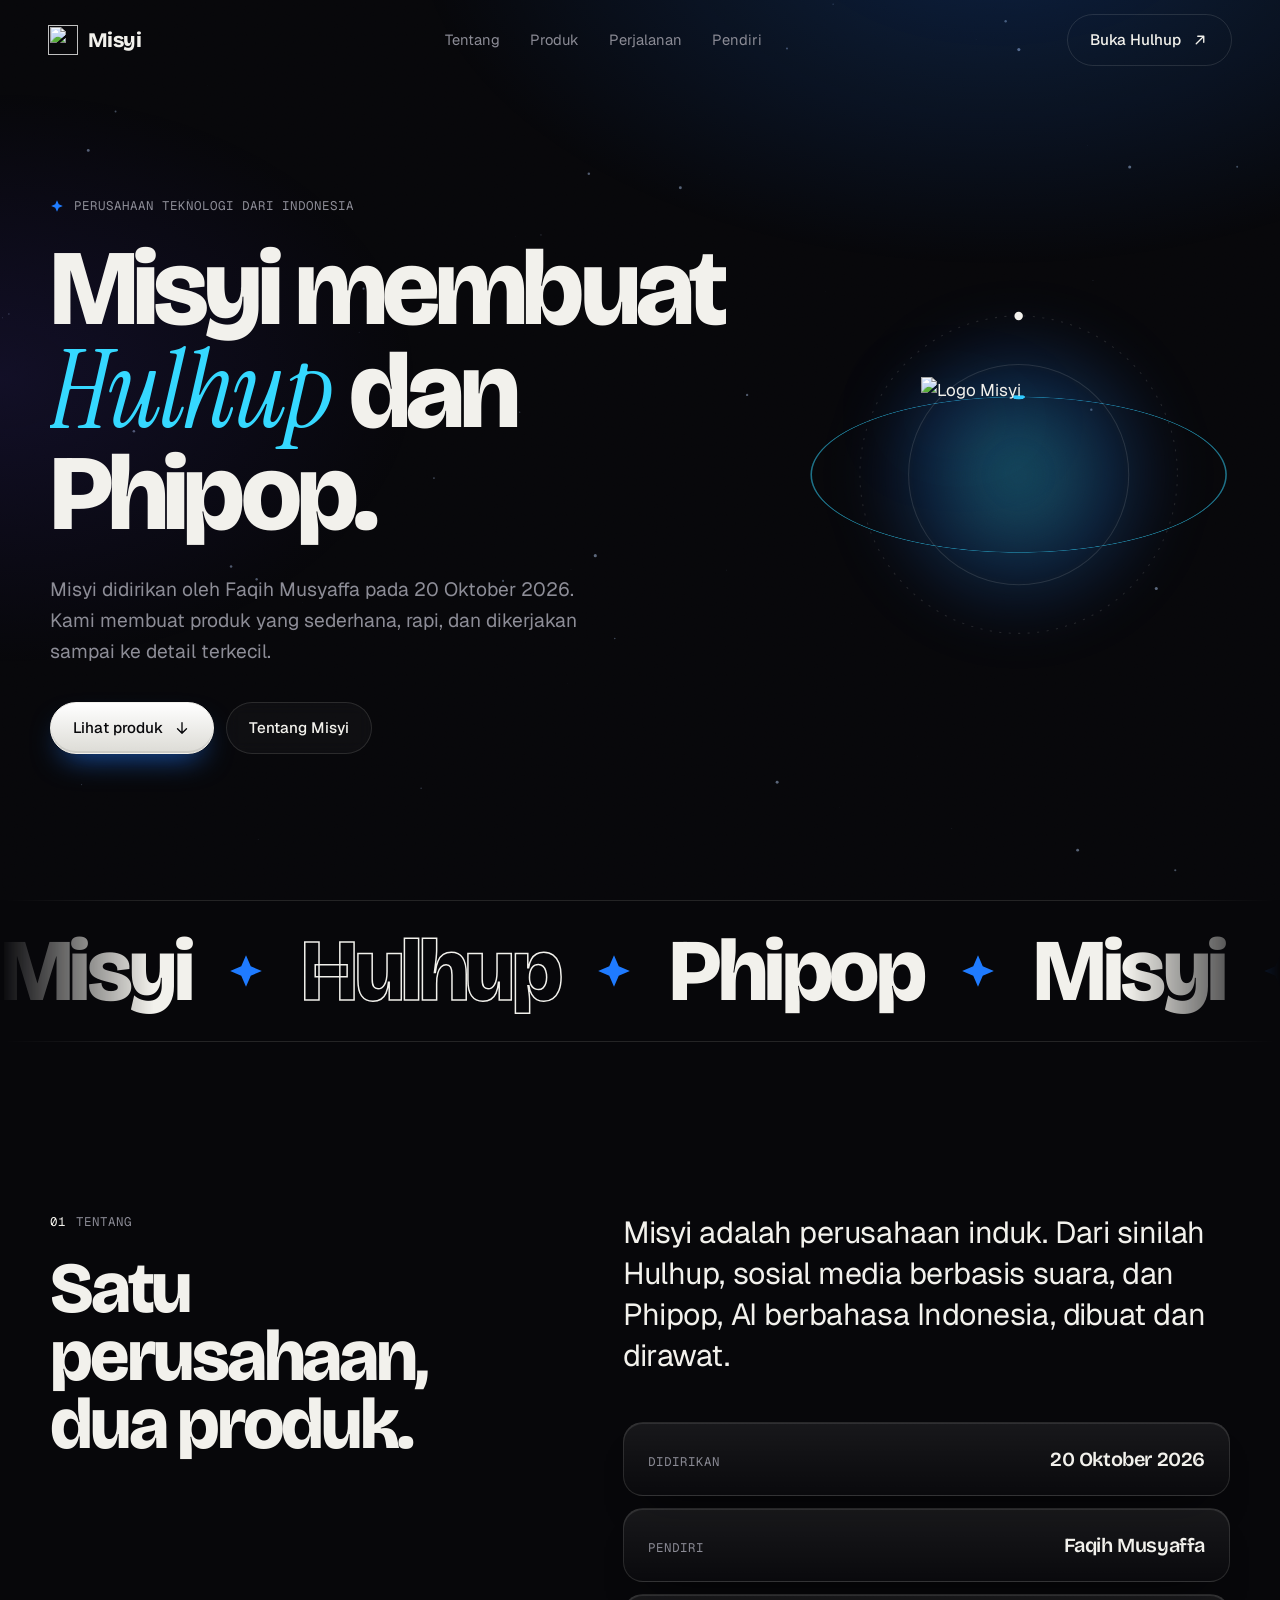
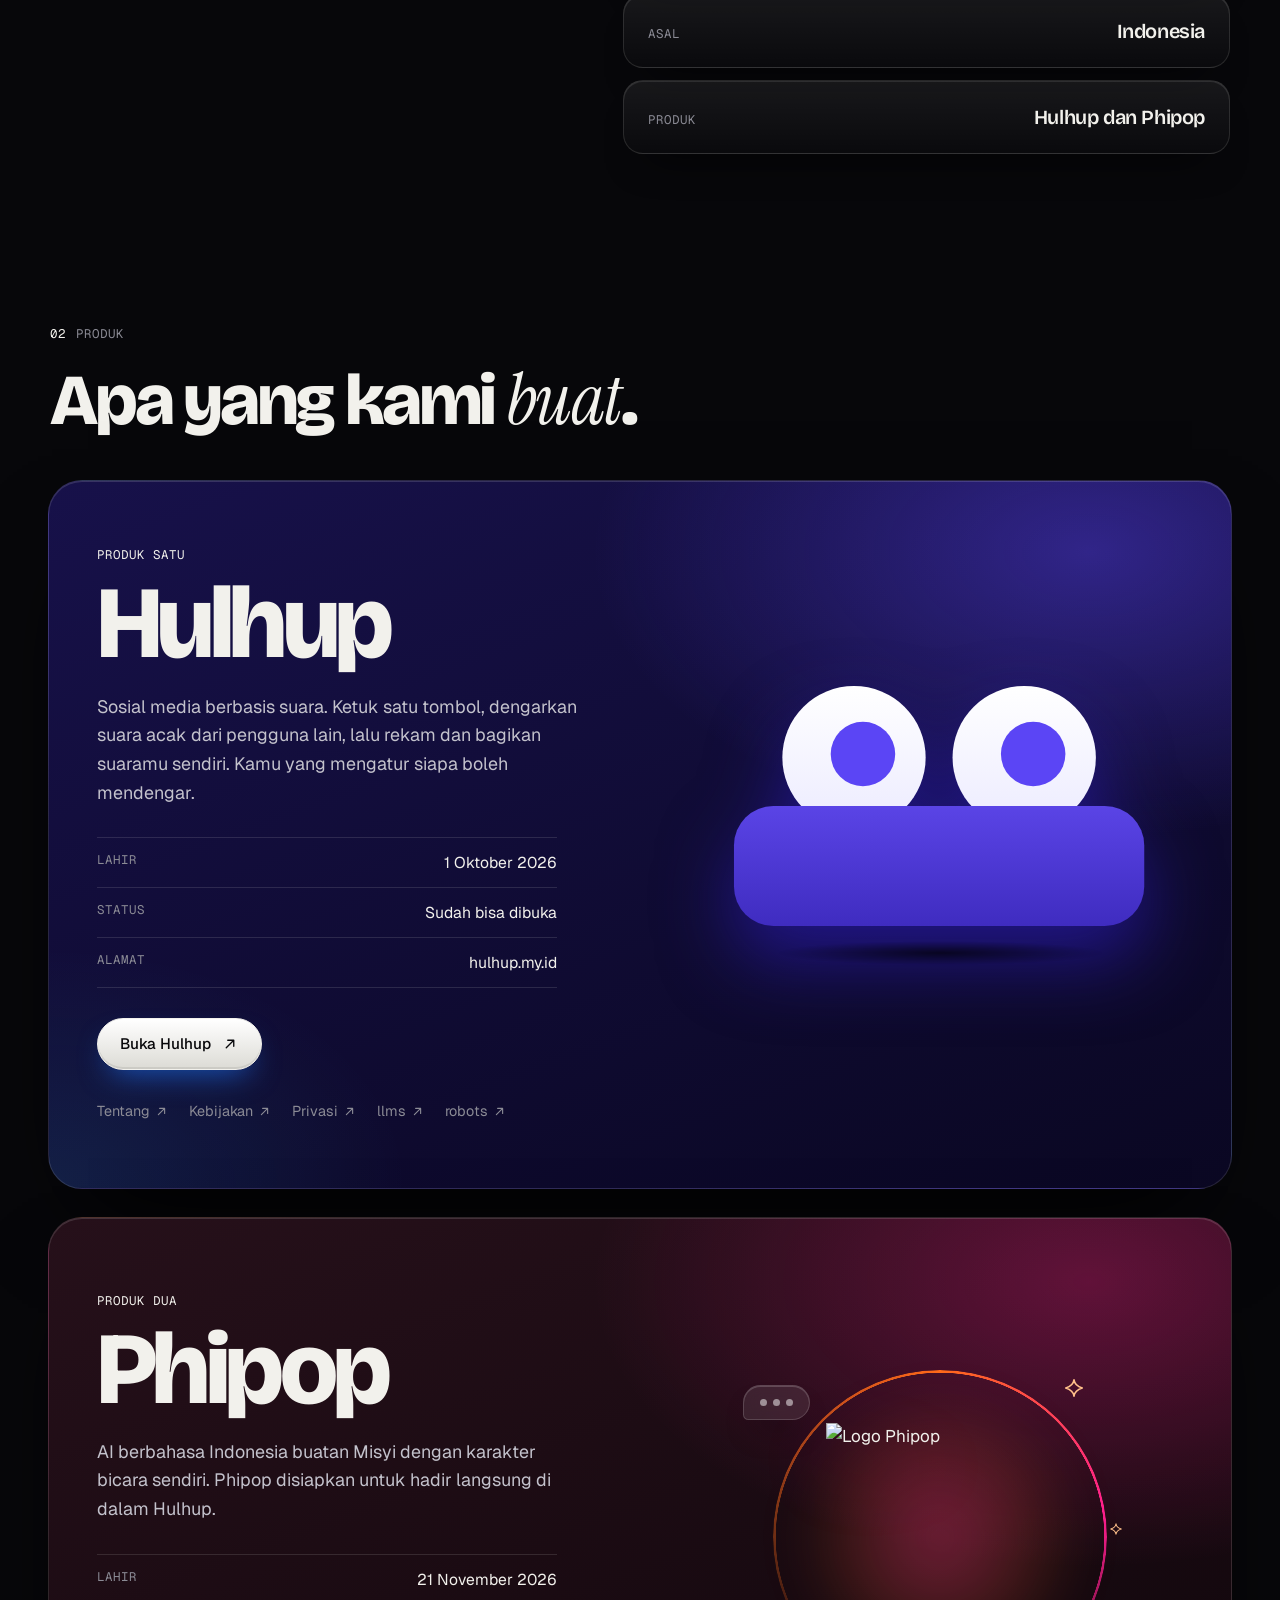
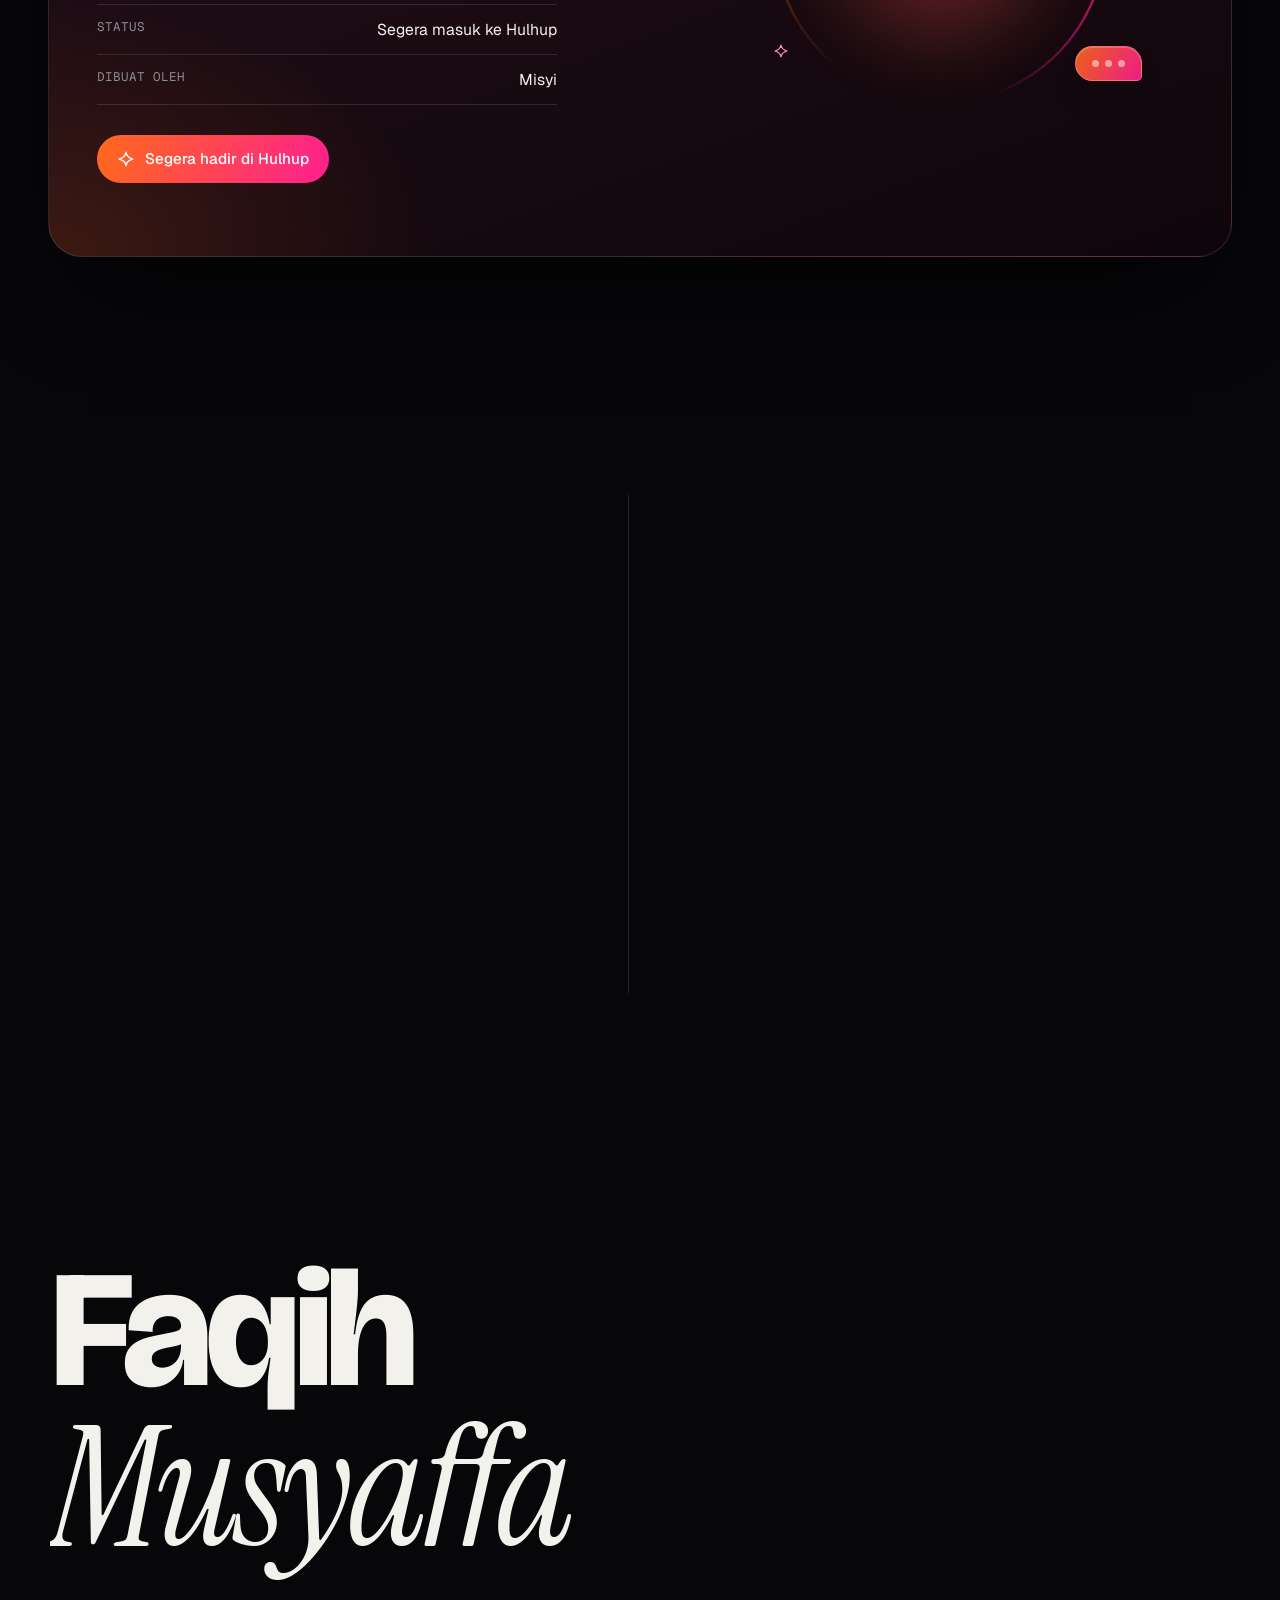
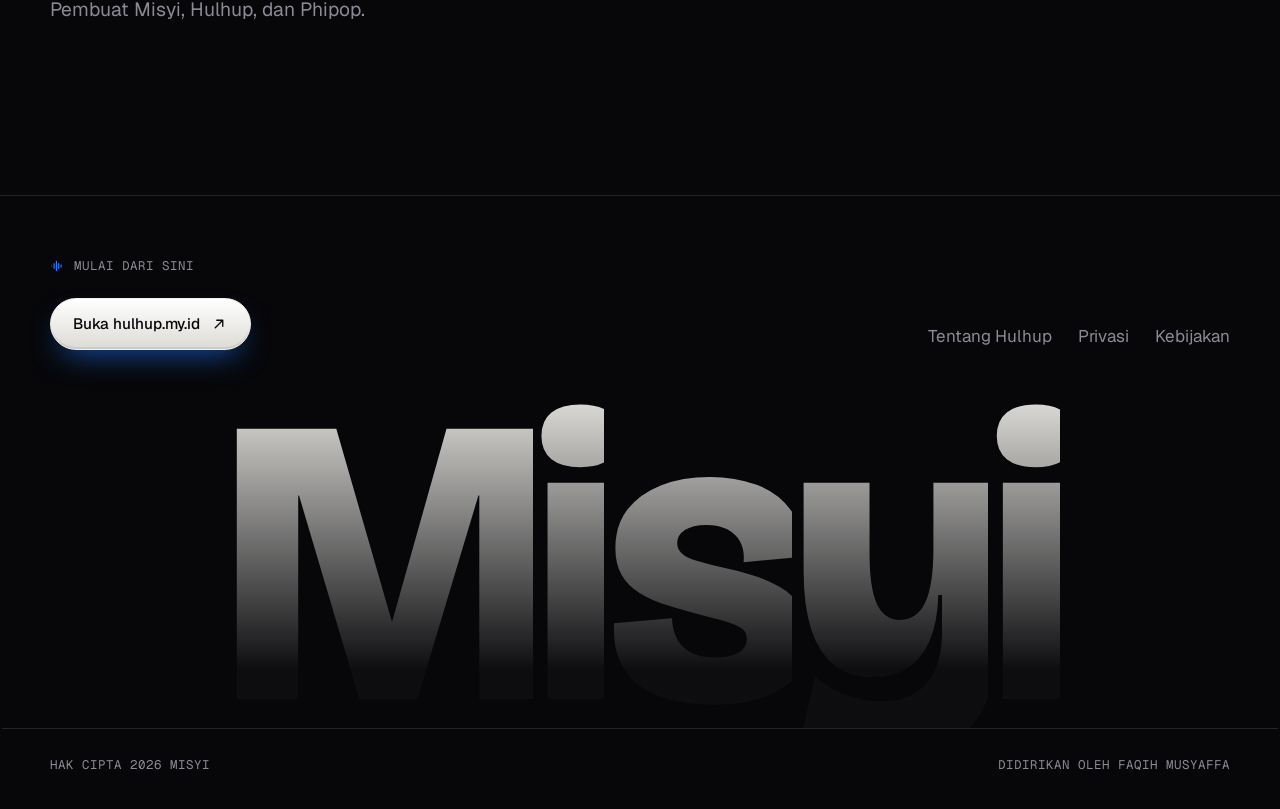
==== index.html @ ecc50ef0 "Add files via upload" ====
<!DOCTYPE html>
<html lang="id">
<head>
<meta charset="utf-8">
<meta name="viewport" content="width=device-width, initial-scale=1, viewport-fit=cover">
<title>Misyi, perusahaan di balik Hulhup dan Phipop</title>
<meta name="description" content="Misyi adalah perusahaan teknologi dari Indonesia yang didirikan Faqih Musyaffa. Produk kami: Hulhup dan Phipop.">
<meta name="theme-color" content="#07070a">
<link rel="icon" type="image/png" href="assets/misyi.png">
<link rel="preconnect" href="https://fonts.googleapis.com">
<link rel="preconnect" href="https://fonts.gstatic.com" crossorigin>
<link href="https://fonts.googleapis.com/css2?family=Bricolage+Grotesque:opsz,wght@12..96,400;12..96,600;12..96,800&family=Instrument+Serif:ital@1&family=Geist:wght@400;500;600&family=Geist+Mono:wght@400;500&display=swap" rel="stylesheet">
<link rel="stylesheet" href="style.css">
</head>
<body class="loading">

<svg width="0" height="0" style="position:absolute" aria-hidden="true">
  <symbol id="i-arrow" viewBox="0 0 24 24"><path d="M7 17L17 7M9 7h8v8" fill="none" stroke="currentColor" stroke-width="1.8" stroke-linecap="round" stroke-linejoin="round"/></symbol>
  <symbol id="i-diamond" viewBox="0 0 24 24"><path d="M12 2l3 7 7 3-7 3-3 7-3-7-7-3 7-3z" fill="currentColor"/></symbol>
  <symbol id="i-down" viewBox="0 0 24 24"><path d="M12 5v14M6 13l6 6 6-6" fill="none" stroke="currentColor" stroke-width="1.8" stroke-linecap="round" stroke-linejoin="round"/></symbol>
  <symbol id="i-wave" viewBox="0 0 24 24"><path d="M3 12v0M7 8v8M11 4v16M15 8v8M19 10v4" fill="none" stroke="currentColor" stroke-width="2" stroke-linecap="round"/></symbol>
  <symbol id="i-spark" viewBox="0 0 24 24"><path d="M12 3c.6 4.6 3.4 7.4 9 9-5.6 1.6-8.4 4.4-9 9-.6-4.6-3.4-7.4-9-9 5.6-1.6 8.4-4.4 9-9z" fill="none" stroke="currentColor" stroke-width="1.8" stroke-linejoin="round"/></symbol>
</svg>

<div id="loader"><img src="assets/misyi.png" alt="" width="84" height="84"><i></i></div>
<canvas id="dust"></canvas>
<div class="light"></div>
<div class="bar" id="bar"></div>
<div class="cur" id="cur"></div>

<header class="nav" id="nav">
  <a href="#top" class="brand" aria-label="Misyi"><img src="assets/misyi.png" alt="" width="30" height="30"><span>Misyi</span></a>
  <nav aria-label="Utama">
    <a href="#tentang">Tentang</a>
    <a href="#produk">Produk</a>
    <a href="#perjalanan">Perjalanan</a>
    <a href="#pendiri">Pendiri</a>
  </nav>
  <a href="https://hulhup.my.id" target="_blank" rel="noopener" class="btn mag"><span>Buka Hulhup</span><svg><use href="#i-arrow"/></svg></a>
</header>

<main id="top">

  <!-- HERO -->
  <section class="hero wrap">
    <div class="hero-copy">
      <p class="mono kicker rv"><svg><use href="#i-diamond"/></svg> Perusahaan teknologi dari Indonesia</p>
      <h1 class="display">
        <span class="ln"><span>Misyi membuat</span></span>
        <span class="ln"><span><i class="serif">Hulhup</i> dan Phipop.</span></span>
      </h1>
      <p class="lead rv d2">Misyi didirikan oleh Faqih Musyaffa pada 20 Oktober 2026. Kami membuat produk yang sederhana, rapi, dan dikerjakan sampai ke detail terkecil.</p>
      <div class="row rv d3">
        <a href="#produk" class="btn btn-solid mag"><span>Lihat produk</span><svg><use href="#i-down"/></svg></a>
        <a href="#tentang" class="btn btn-line mag"><span>Tentang Misyi</span></a>
      </div>
    </div>

    <div class="hero-mark rv d2">
      <div class="par" data-p="-0.10">
        <div class="mk-in" id="mark">
          <div class="halo"></div>
          <svg class="orbit tilted" viewBox="0 0 400 400" aria-hidden="true">
            <ellipse cx="200" cy="200" rx="196" ry="196" class="o1"/>
            <g class="spin"><circle cx="200" cy="4" r="6"/></g>
          </svg>
          <svg class="orbit" viewBox="0 0 400 400" aria-hidden="true">
            <circle cx="200" cy="200" r="150" class="o2"/>
            <circle cx="200" cy="200" r="104" class="o3"/>
            <g class="spin rev"><circle cx="200" cy="50" r="4"/></g>
          </svg>
          <img src="assets/misyi.png" alt="Logo Misyi" width="512" height="512">
        </div>
      </div>
    </div>
  </section>

  <!-- MARQUEE -->
  <div class="marquee" aria-hidden="true">
    <div class="track">
      <span>Misyi</span><svg><use href="#i-diamond"/></svg><span class="out">Hulhup</span><svg><use href="#i-diamond"/></svg><span>Phipop</span><svg><use href="#i-diamond"/></svg>
      <span>Misyi</span><svg><use href="#i-diamond"/></svg><span class="out">Hulhup</span><svg><use href="#i-diamond"/></svg><span>Phipop</span><svg><use href="#i-diamond"/></svg>
      <span>Misyi</span><svg><use href="#i-diamond"/></svg><span class="out">Hulhup</span><svg><use href="#i-diamond"/></svg><span>Phipop</span><svg><use href="#i-diamond"/></svg>
      <span>Misyi</span><svg><use href="#i-diamond"/></svg><span class="out">Hulhup</span><svg><use href="#i-diamond"/></svg><span>Phipop</span><svg><use href="#i-diamond"/></svg>
    </div>
  </div>

  <!-- TENTANG -->
  <section id="tentang" class="sec wrap two">
    <div class="side">
      <p class="mono kicker rv"><span>01</span> Tentang</p>
      <h2 class="display h2">
        <span class="ln"><span>Satu perusahaan,</span></span>
        <span class="ln"><span>dua produk.</span></span>
      </h2>
    </div>
    <div class="main">
      <p class="big rv">Misyi adalah perusahaan induk. Dari sinilah Hulhup, sosial media berbasis suara, dan Phipop, AI berbahasa Indonesia, dibuat dan dirawat.</p>
      <dl class="facts">
        <div class="rv"><dt class="mono">Didirikan</dt><dd>20 Oktober 2026</dd></div>
        <div class="rv"><dt class="mono">Pendiri</dt><dd>Faqih Musyaffa</dd></div>
        <div class="rv"><dt class="mono">Asal</dt><dd>Indonesia</dd></div>
        <div class="rv"><dt class="mono">Produk</dt><dd>Hulhup dan Phipop</dd></div>
      </dl>
    </div>
  </section>

  <!-- PRODUK -->
  <section id="produk" class="sec">
    <div class="wrap head">
      <p class="mono kicker rv"><span>02</span> Produk</p>
      <h2 class="display h2">
        <span class="ln"><span>Apa yang kami <i class="serif">buat</i>.</span></span>
      </h2>
    </div>

    <div class="stack">
      <article class="panel hul" id="hul">
        <div class="spot"></div>
        <div class="wrap panel-in">
          <div class="p-copy">
            <p class="mono num">Produk satu</p>
            <h3 class="display">Hulhup</h3>
            <p class="p-lead">Sosial media berbasis suara. Ketuk satu tombol, dengarkan suara acak dari pengguna lain, lalu rekam dan bagikan suaramu sendiri. Kamu yang mengatur siapa boleh mendengar.</p>
            <dl class="meta">
              <div><dt class="mono">Lahir</dt><dd>1 Oktober 2026</dd></div>
              <div><dt class="mono">Status</dt><dd>Sudah bisa dibuka</dd></div>
              <div><dt class="mono">Alamat</dt><dd>hulhup.my.id</dd></div>
            </dl>
            <div class="row">
              <a href="https://hulhup.my.id" target="_blank" rel="noopener" class="btn btn-solid mag"><span>Buka Hulhup</span><svg><use href="#i-arrow"/></svg></a>
            </div>
            <ul class="pages">
              <li><a href="https://hulhup.my.id/about" target="_blank" rel="noopener">Tentang<svg><use href="#i-arrow"/></svg></a></li>
              <li><a href="https://hulhup.my.id/policy" target="_blank" rel="noopener">Kebijakan<svg><use href="#i-arrow"/></svg></a></li>
              <li><a href="https://hulhup.my.id/privacy" target="_blank" rel="noopener">Privasi<svg><use href="#i-arrow"/></svg></a></li>
              <li><a href="https://hulhup.my.id/llms" target="_blank" rel="noopener">llms<svg><use href="#i-arrow"/></svg></a></li>
              <li><a href="https://hulhup.my.id/robots" target="_blank" rel="noopener">robots<svg><use href="#i-arrow"/></svg></a></li>
            </ul>
          </div>
          <div class="p-art">
            <div class="char" id="char" title="Ketuk untuk berkedip">
              <svg viewBox="0 0 240 146" aria-label="Logo Hulhup" role="img">
                <defs>
                  <linearGradient id="gbar" x1="0" y1="0" x2="0" y2="1"><stop offset="0" stop-color="#5a44e6"/><stop offset="1" stop-color="#3f2cc0"/></linearGradient>
                  <linearGradient id="geye" x1="0" y1="0" x2="0" y2="1"><stop offset="0" stop-color="#ffffff"/><stop offset="1" stop-color="#ecebff"/></linearGradient>
                </defs>
                <g class="blink"><ellipse cx="72" cy="45" rx="40" ry="40" fill="url(#geye)"/><g class="pg"><circle cx="72" cy="43" r="18" fill="#5b45f5"/></g></g>
                <g class="blink"><ellipse cx="167" cy="45" rx="40" ry="40" fill="url(#geye)"/><g class="pg"><circle cx="167" cy="43" r="18" fill="#5b45f5"/></g></g>
                <rect x="5" y="72" width="229" height="67" rx="22" fill="url(#gbar)"/>
              </svg>
            </div>
            <div class="eq" aria-hidden="true"><i></i><i></i><i></i><i></i><i></i><i></i><i></i><i></i><i></i></div>
          </div>
        </div>
      </article>

      <article class="panel phi" id="phi">
        <div class="spot"></div>
        <div class="wrap panel-in">
          <div class="p-copy">
            <p class="mono num">Produk dua</p>
            <h3 class="display">Phipop</h3>
            <p class="p-lead">AI berbahasa Indonesia buatan Misyi dengan karakter bicara sendiri. Phipop disiapkan untuk hadir langsung di dalam Hulhup.</p>
            <dl class="meta">
              <div><dt class="mono">Lahir</dt><dd>21 November 2026</dd></div>
              <div><dt class="mono">Status</dt><dd>Segera masuk ke Hulhup</dd></div>
              <div><dt class="mono">Dibuat oleh</dt><dd>Misyi</dd></div>
            </dl>
            <div class="row">
              <span class="badge"><svg><use href="#i-spark"/></svg>Segera hadir di Hulhup</span>
            </div>
          </div>
          <div class="p-art">
            <div class="pmark" id="pmark">
              <i class="ring"></i>
              <div class="core"><img src="assets/phipop.png" alt="Logo Phipop" width="512" height="512"></div>
              <span class="bub b1"><i></i><i></i><i></i></span>
              <span class="bub b2"><i></i><i></i><i></i></span>
              <svg class="sp s1"><use href="#i-spark"/></svg>
              <svg class="sp s2"><use href="#i-spark"/></svg>
              <svg class="sp s3"><use href="#i-spark"/></svg>
            </div>
          </div>
        </div>
      </article>
    </div>
  </section>

  <!-- PERJALANAN -->
  <section id="perjalanan" class="sec wrap two">
    <div class="side">
      <p class="mono kicker rv"><span>03</span> Perjalanan</p>
      <h2 class="display h2">
        <span class="ln"><span>Tiga tanggal</span></span>
        <span class="ln"><span>di tahun 2026.</span></span>
      </h2>
    </div>
    <div class="main">
      <ol class="tl" id="tl">
        <li class="rv"><time class="mono">1 Oktober 2026</time><h3>Hulhup lahir</h3><p>Produk pertama Misyi, sosial media berbasis suara.</p></li>
        <li class="rv"><time class="mono">20 Oktober 2026</time><h3>Misyi lahir</h3><p>Perusahaan induk berdiri untuk menaungi semua produk.</p></li>
        <li class="rv"><time class="mono">21 November 2026</time><h3>Phipop lahir</h3><p>AI Phipop hadir dan disiapkan masuk ke dalam Hulhup.</p></li>
        <span class="rail"><b id="rail"></b></span>
      </ol>
    </div>
  </section>

  <!-- PENDIRI -->
  <section id="pendiri" class="sec wrap founder">
    <p class="mono kicker rv"><span>04</span> Pendiri</p>
    <h2 class="display name">
      <span class="ln"><span>Faqih</span></span>
      <span class="ln"><span><i class="serif">Musyaffa</i></span></span>
    </h2>
    <p class="lead rv">Pembuat Misyi, Hulhup, dan Phipop.</p>
  </section>

</main>

<footer class="foot">
  <div class="wrap foot-top">
    <div>
      <p class="mono kicker"><svg><use href="#i-wave"/></svg> Mulai dari sini</p>
      <a href="https://hulhup.my.id" target="_blank" rel="noopener" class="btn btn-solid mag"><span>Buka hulhup.my.id</span><svg><use href="#i-arrow"/></svg></a>
    </div>
    <ul class="flinks">
      <li><a href="https://hulhup.my.id/about" target="_blank" rel="noopener">Tentang Hulhup</a></li>
      <li><a href="https://hulhup.my.id/privacy" target="_blank" rel="noopener">Privasi</a></li>
      <li><a href="https://hulhup.my.id/policy" target="_blank" rel="noopener">Kebijakan</a></li>
    </ul>
  </div>
  <div class="giant" aria-hidden="true"><span>M</span><span>i</span><span>s</span><span>y</span><span>i</span></div>
  <div class="wrap foot-bot"><span class="mono">Hak cipta 2026 Misyi</span><span class="mono">Didirikan oleh Faqih Musyaffa</span></div>
</footer>

<script src="script.js"></script>
</body>
</html>
---- style.css ----
:root{
  --bg:#07070a; --ink:#f2f1ec; --mute:#8b8b95; --line:rgba(242,241,236,.12);
  --blue:#1f7bff; --cyan:#34d8ff; --violet:#5b45f5; --pink:#ff1f8f; --orange:#ff6a1a;
  --ease:cubic-bezier(.16,1,.3,1);
  --wrap:1180px; --pad:clamp(20px,5vw,48px);
}
*{box-sizing:border-box;margin:0;padding:0}
html{scroll-behavior:smooth;-webkit-text-size-adjust:100%}
body{
  background:var(--bg);color:var(--ink);
  font-family:'Geist',system-ui,-apple-system,'Segoe UI',sans-serif;font-size:1.0625rem;line-height:1.6;
  -webkit-font-smoothing:antialiased;overflow-x:hidden;
}
body.loading{overflow:hidden}
body::before{
  content:"";position:fixed;inset:0;z-index:90;pointer-events:none;opacity:.07;mix-blend-mode:overlay;
  background-image:url("data:image/svg+xml,%3Csvg xmlns='http://www.w3.org/2000/svg' width='160' height='160'%3E%3Cfilter id='n'%3E%3CfeTurbulence type='fractalNoise' baseFrequency='.9' numOctaves='2' stitchTiles='stitch'/%3E%3C/filter%3E%3Crect width='100%25' height='100%25' filter='url(%23n)'/%3E%3C/svg%3E");
}
img{display:block;max-width:100%;height:auto}
a{color:inherit;text-decoration:none}
svg{display:inline-block;flex:none}
::selection{background:var(--ink);color:var(--bg)}
.wrap{width:100%;max-width:calc(var(--wrap) + var(--pad)*2);margin:0 auto;padding-inline:var(--pad)}
.display{font-family:'Bricolage Grotesque','Geist',system-ui,sans-serif;font-weight:800;letter-spacing:-.045em;line-height:.95}
.serif{font-family:'Instrument Serif',Georgia,serif;font-style:italic;font-weight:400;letter-spacing:-.02em}
.mono{font-family:'Geist Mono',ui-monospace,Menlo,monospace;font-size:.78rem;letter-spacing:.08em;text-transform:uppercase;color:var(--mute);font-weight:400}

/* loader, bar, cursor */
#loader{position:fixed;inset:0;z-index:300;background:var(--bg);display:grid;place-items:center;transition:clip-path 1s var(--ease),opacity .4s .7s;clip-path:inset(0 0 0 0)}
#loader img{grid-area:1/1;animation:breathe 1.4s ease-in-out infinite}
#loader i{grid-area:1/1;width:150px;height:150px;border-radius:50%;border:1px solid var(--line);border-top-color:var(--ink);animation:spin 1.1s linear infinite}
#loader.done{clip-path:inset(0 0 100% 0);opacity:0;pointer-events:none}
@keyframes breathe{50%{transform:scale(.92);opacity:.7}}
@keyframes spin{to{transform:rotate(360deg)}}
.bar{position:fixed;top:0;left:0;height:2px;width:0;background:var(--ink);z-index:120}
.cur{position:fixed;left:0;top:0;width:12px;height:12px;margin:-6px 0 0 -6px;border-radius:50%;background:#fff;mix-blend-mode:difference;z-index:200;pointer-events:none;transition:width .35s var(--ease),height .35s var(--ease),margin .35s var(--ease),opacity .3s;opacity:0}
.cur.on{opacity:1}
.cur.big{width:52px;height:52px;margin:-26px 0 0 -26px}
@media (hover:none){.cur{display:none}}

/* nav */
.nav{
  position:fixed;top:0;left:0;right:0;z-index:100;
  display:flex;align-items:center;justify-content:space-between;gap:20px;
  padding:14px var(--pad);
  transition:background .5s,border-color .5s,backdrop-filter .5s,transform .6s var(--ease);
  border-bottom:1px solid transparent;
}
.nav.solid{background:rgba(7,7,10,.72);backdrop-filter:blur(18px);-webkit-backdrop-filter:blur(18px);border-color:var(--line)}
.nav.hide{transform:translateY(-100%)}
.brand{display:flex;align-items:center;gap:10px;font-family:'Bricolage Grotesque',sans-serif;font-weight:800;font-size:1.3rem;letter-spacing:-.03em}
.brand img{width:30px;height:30px;object-fit:contain}
.nav nav{display:flex;gap:30px}
.nav nav a{position:relative;font-size:.92rem;color:var(--mute);transition:color .3s;padding:6px 0}
.nav nav a::after{content:"";position:absolute;left:0;right:0;bottom:0;height:1px;background:var(--ink);transform:scaleX(0);transform-origin:right;transition:transform .5s var(--ease)}
.nav nav a:hover,.nav nav a.on{color:var(--ink)}
.nav nav a:hover::after,.nav nav a.on::after{transform:scaleX(1);transform-origin:left}

/* buttons */
.btn{
  position:relative;display:inline-flex;align-items:center;gap:10px;
  padding:13px 22px;border-radius:999px;font-weight:500;font-size:.95rem;
  border:1px solid var(--line);overflow:hidden;isolation:isolate;
  transition:transform .4s var(--ease),color .4s,border-color .4s;will-change:transform;
}
.btn svg{width:18px;height:18px;transition:transform .5s var(--ease)}
.btn::before{content:"";position:absolute;inset:0;z-index:-1;background:var(--ink);transform:translateY(101%);transition:transform .55s var(--ease)}
.btn:hover{color:var(--bg);border-color:var(--ink)}
.btn:hover::before{transform:none}
.btn:hover svg{transform:translate(2px,-2px)}
.btn-solid{background:var(--ink);color:var(--bg);border-color:var(--ink)}
.btn-solid::before{background:var(--blue)}
.btn-solid:hover{color:#fff;border-color:var(--blue)}
.btn-line{background:transparent}
.row{display:flex;flex-wrap:wrap;gap:12px;align-items:center}

/* reveal */
.rv{opacity:0;transform:translateY(28px);transition:opacity 1s var(--ease),transform 1s var(--ease)}
.rv.in{opacity:1;transform:none}
.d2{transition-delay:.15s}.d3{transition-delay:.3s}
.ln{display:block;overflow:hidden;padding-bottom:.12em;margin-bottom:-.12em}
.ln>span{display:inline-block;transform:translateY(112%) rotate(3deg);transform-origin:left bottom;transition:transform 1.2s var(--ease)}
.ln:nth-child(2)>span{transition-delay:.1s}
.ln:nth-child(3)>span{transition-delay:.2s}
.in .ln>span,.ln.in>span{transform:none}

.kicker{display:flex;align-items:center;gap:10px;margin-bottom:22px}
.kicker svg{width:14px;height:14px;color:var(--blue)}
.kicker span{color:var(--ink)}

/* hero */
.hero{min-height:100svh;display:grid;grid-template-columns:1.25fr .75fr;align-items:center;gap:clamp(20px,4vw,60px);padding-top:120px;padding-bottom:70px}
.hero h1{font-size:clamp(3rem,8.4vw,7.4rem);margin-bottom:30px}
.hero h1 .serif{color:var(--cyan)}
.lead{max-width:540px;color:var(--mute);font-size:clamp(1.02rem,1.6vw,1.2rem);margin-bottom:34px}
.hero-mark{position:relative;aspect-ratio:1;width:min(100%,430px);justify-self:center;display:grid;place-items:center;transition:transform .25s ease-out}
.hero-mark img{position:relative;width:46%;animation:float 7s ease-in-out infinite}
@keyframes float{50%{transform:translateY(-12px)}}
.orbit{position:absolute;inset:0;width:100%;height:100%;fill:none}
.orbit circle{stroke:var(--line);stroke-width:1}
.orbit .o2{stroke-dasharray:2 7}
.orbit .spin{transform-origin:200px 200px;animation:spin 14s linear infinite}
.orbit .spin circle{fill:var(--cyan);stroke:none}
.orbit .spin.rev{animation-duration:22s;animation-direction:reverse}
.orbit .spin.rev circle{fill:var(--ink)}

/* marquee */
.marquee{border-block:1px solid var(--line);overflow:hidden;padding:26px 0;user-select:none}
.track{display:flex;align-items:center;gap:36px;width:max-content;animation:slide 38s linear infinite}
.marquee:hover .track{animation-play-state:paused}
.track span{font-family:'Bricolage Grotesque',sans-serif;font-weight:800;font-size:clamp(2.6rem,7vw,5.5rem);letter-spacing:-.04em;line-height:1}
.track .out{color:transparent;-webkit-text-stroke:1.5px var(--ink)}
.track svg{width:clamp(22px,3vw,38px);height:clamp(22px,3vw,38px);color:var(--blue)}
@keyframes slide{to{transform:translateX(-25%)}}

/* sections */
.sec{padding-top:clamp(90px,14vw,170px)}
.h2{font-size:clamp(2.3rem,5.6vw,4.6rem)}
.two{display:grid;grid-template-columns:.9fr 1.1fr;gap:clamp(30px,6vw,90px);align-items:start}
.side{position:sticky;top:110px}
.big{font-size:clamp(1.3rem,2.5vw,1.9rem);line-height:1.35;letter-spacing:-.015em;margin-bottom:46px}
.facts{border-top:1px solid var(--line)}
.facts div{display:flex;justify-content:space-between;align-items:baseline;gap:20px;padding:20px 0;border-bottom:1px solid var(--line);transition:padding .5s var(--ease)}
.facts div:hover{padding-left:12px}
.facts dd{font-family:'Bricolage Grotesque',sans-serif;font-weight:600;font-size:1.25rem;letter-spacing:-.02em;text-align:right}

/* products */
.head{margin-bottom:46px}
.stack{padding:0 var(--pad);max-width:calc(var(--wrap) + var(--pad)*2 + 120px);margin:0 auto}
.panel{
  position:sticky;top:84px;min-height:min(78vh,640px);margin-bottom:28px;
  border-radius:34px;border:1px solid var(--line);overflow:hidden;
  display:flex;align-items:center;transform-origin:center top;
  transition:filter .4s;
}
.panel+.panel{top:104px}
.panel-in{display:grid;grid-template-columns:1.05fr .95fr;gap:clamp(24px,5vw,70px);align-items:center;padding-block:clamp(34px,5vw,64px)}
.hul{background:#0e0b2b}
.phi{background:#150b11}
.panel h3{font-size:clamp(3.2rem,8vw,6.6rem);margin:10px 0 20px}
.p-lead{font-size:1.12rem;color:#c3c2cc;max-width:480px;margin-bottom:30px}
.num{color:var(--ink)}
.meta{display:grid;gap:0;margin-bottom:30px;max-width:460px;border-top:1px solid var(--line)}
.meta div{display:flex;justify-content:space-between;gap:20px;padding:12px 0;border-bottom:1px solid var(--line)}
.meta dd{font-size:.98rem;text-align:right}
.pages{list-style:none;display:flex;flex-wrap:wrap;gap:8px 20px;margin-top:26px}
.pages a{display:inline-flex;align-items:center;gap:4px;color:var(--mute);font-size:.9rem;transition:color .3s}
.pages a svg{width:15px;height:15px;transition:transform .4s var(--ease)}
.pages a:hover{color:var(--ink)}
.pages a:hover svg{transform:translate(2px,-2px)}
.badge{display:inline-flex;align-items:center;gap:10px;padding:12px 20px;border-radius:999px;font-weight:500;font-size:.95rem;color:#fff;background:linear-gradient(110deg,var(--orange),var(--pink))}
.badge svg{width:18px;height:18px}
.p-art{position:relative;display:grid;place-items:center}



.panel:hover 
.eq{display:flex;align-items:flex-end;gap:6px;height:44px;margin-top:44px}
.eq i{width:5px;border-radius:3px;background:#8b7cff;height:30%;animation:eq 1.2s ease-in-out infinite}
.eq i:nth-child(2n){animation-duration:.9s}.eq i:nth-child(3n){animation-duration:1.5s}
.eq i:nth-child(1){animation-delay:-.1s}.eq i:nth-child(2){animation-delay:-.4s}.eq i:nth-child(3){animation-delay:-.7s}
.eq i:nth-child(4){animation-delay:-.2s}.eq i:nth-child(5){animation-delay:-.9s}.eq i:nth-child(6){animation-delay:-.5s}
.eq i:nth-child(7){animation-delay:-.3s}.eq i:nth-child(8){animation-delay:-.8s}.eq i:nth-child(9){animation-delay:-.6s}
@keyframes eq{50%{height:100%}}





/* timeline */
.tl{list-style:none;position:relative;padding-left:44px;display:grid;gap:14px}
.tl li{padding:26px 0 30px;border-bottom:1px solid var(--line);position:relative}
.tl li::before{content:"";position:absolute;left:-39px;top:36px;width:11px;height:11px;border-radius:50%;background:var(--bg);border:1.5px solid var(--mute);transition:border-color .5s,background .5s}
.tl li.in::before{border-color:var(--cyan);background:var(--cyan)}
.tl h3{font-family:'Bricolage Grotesque',sans-serif;font-weight:800;font-size:clamp(1.8rem,3.4vw,2.6rem);letter-spacing:-.035em;line-height:1.05;margin:8px 0 6px}
.tl p{color:var(--mute);max-width:420px}
.rail{position:absolute;left:5px;top:40px;bottom:46px;width:1px;background:var(--line)}
.rail b{display:block;width:100%;height:0;background:var(--cyan)}

/* founder */
.founder{text-align:left}
.name{font-size:clamp(3.4rem,13vw,11rem);margin-bottom:26px}
.name .serif{color:var(--ink)}

/* footer */
.foot{margin-top:clamp(90px,14vw,170px);border-top:1px solid var(--line);padding-top:60px;overflow:hidden}
.foot-top{display:flex;justify-content:space-between;align-items:flex-end;gap:30px;flex-wrap:wrap}
.flinks{list-style:none;display:flex;gap:26px;flex-wrap:wrap}
.flinks a{color:var(--mute);transition:color .3s}
.flinks a:hover{color:var(--ink)}
.giant{display:flex;justify-content:center;font-family:'Bricolage Grotesque',sans-serif;font-weight:800;font-size:clamp(7rem,32vw,28rem);letter-spacing:-.06em;line-height:.8;margin-top:50px;color:transparent;-webkit-text-stroke:1.5px rgba(242,241,236,.28);user-select:none}
.giant span{display:inline-block;transform:translateY(40%);opacity:0;transition:transform 1.2s var(--ease),opacity 1.2s var(--ease),color .5s}
.giant.in span{transform:none;opacity:1}
.giant span:nth-child(2){transition-delay:.08s}.giant span:nth-child(3){transition-delay:.16s}.giant span:nth-child(4){transition-delay:.24s}.giant span:nth-child(5){transition-delay:.32s}
.giant span:hover{color:var(--ink)}
.foot-bot{display:flex;justify-content:space-between;gap:20px;flex-wrap:wrap;padding-block:26px 34px;border-top:1px solid var(--line)}

/* responsive */
@media (max-width:900px){
  .nav nav{display:none}
  .hero{grid-template-columns:1fr;padding-top:110px;min-height:auto;gap:40px}
  .hero-mark{width:min(78%,320px);order:-1;justify-self:start}
  .two{grid-template-columns:1fr}
  .side{position:static}
  .panel{position:relative;top:auto!important;min-height:0}
  .panel-in{grid-template-columns:1fr}
  .p-art{order:-1;justify-self:start}
  
  
  .eq{display:none}
}
@media (max-width:480px){
  .nav .btn{padding:10px 16px;font-size:.88rem}
  .facts dd{font-size:1.05rem}
  .stack{padding:0 14px}
  .panel{border-radius:26px}
}
@media (prefers-reduced-motion:reduce){
  *,*::before,*::after{animation-duration:.01ms!important;animation-iteration-count:1!important;transition-duration:.01ms!important}
  .rv,.ln>span,.giant span{opacity:1;transform:none}
}

/* ===== depth layer ===== */
.light{position:fixed;inset:0;z-index:-1;pointer-events:none;background:radial-gradient(900px 520px at 78% -8%,rgba(31,123,255,.22),transparent 65%),radial-gradient(700px 480px at 0% 42%,rgba(91,69,245,.12),transparent 60%)}
#dust{position:fixed;inset:0;width:100%;height:100%;z-index:-1;pointer-events:none}

.hero-mark{perspective:900px}
.par{width:100%;height:100%;display:grid;place-items:center;will-change:transform}
.mk-in{position:relative;width:100%;height:100%;display:grid;place-items:center;transition:transform .25s ease-out;transform-style:preserve-3d}
.halo{position:absolute;inset:14%;border-radius:50%;background:radial-gradient(circle,rgba(52,216,255,.38),rgba(31,123,255,.2) 45%,transparent 70%);filter:blur(30px);animation:halo 6s ease-in-out infinite}
@keyframes halo{50%{transform:scale(1.2);opacity:.7}}
.hero-mark img{filter:drop-shadow(0 30px 40px rgba(31,123,255,.5))}
.orbit.tilted{transform:rotateX(68deg)}
.orbit.tilted .o1{stroke:rgba(52,216,255,.5);stroke-width:1.5}

.btn-solid{background:linear-gradient(180deg,#fff,#dcdbd5);box-shadow:0 14px 30px -12px rgba(31,123,255,.7),inset 0 -2px 0 rgba(0,0,0,.08)}
.btn-line{backdrop-filter:blur(8px);background:rgba(255,255,255,.03)}
.marquee{-webkit-mask:linear-gradient(90deg,transparent,#000 12%,#000 88%,transparent);mask:linear-gradient(90deg,transparent,#000 12%,#000 88%,transparent)}

.facts{border:0;display:grid;gap:12px}
.facts div{border:1px solid var(--line);border-radius:20px;padding:20px 24px;background:linear-gradient(180deg,rgba(255,255,255,.07),rgba(255,255,255,.015));box-shadow:inset 0 1px 0 rgba(255,255,255,.1),0 24px 40px -26px #000;transition:transform .5s var(--ease),border-color .4s}
.facts div:hover{padding-left:24px;transform:translateY(-3px);border-color:rgba(52,216,255,.4)}
.tl{gap:16px}
.tl li{padding:24px 26px 28px;border:1px solid var(--line);border-radius:22px;background:linear-gradient(180deg,rgba(255,255,255,.06),rgba(255,255,255,.012));box-shadow:inset 0 1px 0 rgba(255,255,255,.09),0 24px 40px -26px #000;transition:transform .5s var(--ease),border-color .4s,opacity 1s var(--ease)}
.tl li:hover{transform:translateX(6px);border-color:rgba(52,216,255,.4)}

.panel{box-shadow:0 50px 100px -40px #000,inset 0 1px 0 rgba(255,255,255,.14)}
.hul{background:radial-gradient(800px 460px at 88% 10%,rgba(91,69,245,.42),transparent 62%),radial-gradient(600px 400px at 0% 100%,rgba(52,216,255,.10),transparent 60%),linear-gradient(160deg,#17114a,#0a0722)}
.phi{background:radial-gradient(800px 460px at 88% 10%,rgba(255,31,143,.30),transparent 62%),radial-gradient(640px 420px at 0% 100%,rgba(255,106,26,.16),transparent 60%),linear-gradient(160deg,#26101a,#0f060b)}
.spot{position:absolute;inset:0;pointer-events:none;opacity:0;transition:opacity .4s;background:radial-gradient(520px circle at var(--sx,50%) var(--sy,50%),rgba(255,255,255,.09),transparent 45%)}
.panel:hover .spot{opacity:1}
.panel-in{position:relative}

/* hulhup character */
.char{position:relative;width:min(100%,430px);transition:transform .25s ease-out;transform-style:preserve-3d;cursor:pointer;-webkit-tap-highlight-color:transparent}
.char svg{width:100%;display:block;overflow:visible;animation:float 6s ease-in-out infinite;filter:drop-shadow(0 34px 36px rgba(40,25,170,.7))}
.char::after{content:"";position:absolute;left:12%;right:12%;bottom:-10%;height:9%;border-radius:50%;background:radial-gradient(ellipse,rgba(0,0,0,.65),transparent 70%);animation:fshadow 6s ease-in-out infinite}
@keyframes fshadow{50%{transform:scale(.82);opacity:.6}}
.blink{transform-box:fill-box;transform-origin:50% 50%;animation:blink 5.5s infinite}
.char.b .blink{animation:blinknow .3s}
@keyframes blink{0%,92%,100%{transform:scaleY(1)}95%{transform:scaleY(.08)}}
@keyframes blinknow{50%{transform:scaleY(.08)}}
.pg{transform:translate(5px,0);transition:transform .18s ease-out}
.eq{margin-top:54px}

/* phipop */
.pmark{position:relative;width:min(100%,380px);aspect-ratio:1;display:grid;place-items:center;transition:transform .25s ease-out;transform-style:preserve-3d}
.pmark .ring{position:absolute;inset:6%;border-radius:50%;background:conic-gradient(from 0deg,var(--orange),var(--pink),rgba(255,31,143,0) 45%,rgba(255,106,26,0) 60%,var(--orange));-webkit-mask:radial-gradient(farthest-side,transparent calc(100% - 3px),#000 calc(100% - 2.5px));mask:radial-gradient(farthest-side,transparent calc(100% - 3px),#000 calc(100% - 2.5px));animation:spin 9s linear infinite}
.pmark .core{position:relative;width:60%;display:grid;place-items:center;animation:float 6s ease-in-out infinite}
.pmark .core::before{content:"";position:absolute;inset:-10%;border-radius:50%;background:radial-gradient(circle,rgba(255,60,120,.4),rgba(255,106,26,.12) 55%,transparent 72%);filter:blur(26px)}
.pmark img{position:relative;width:100%;filter:drop-shadow(0 28px 36px rgba(255,31,143,.35))}
.bub{position:absolute;display:flex;gap:6px;padding:13px 16px;border-radius:20px 20px 20px 6px;background:rgba(255,255,255,.09);border:1px solid rgba(255,255,255,.16);backdrop-filter:blur(10px);-webkit-backdrop-filter:blur(10px);box-shadow:0 18px 30px -14px rgba(0,0,0,.7),inset 0 1px 0 rgba(255,255,255,.18)}
.bub i{width:7px;height:7px;border-radius:50%;background:#fff;opacity:.5;animation:dot 1.2s ease-in-out infinite}
.bub i:nth-child(2){animation-delay:.15s}.bub i:nth-child(3){animation-delay:.3s}
@keyframes dot{40%{transform:translateY(-5px);opacity:1}}
.b1{left:-2%;top:10%;animation:bob1 5s ease-in-out infinite}
.b2{right:-3%;bottom:12%;border-radius:20px 20px 6px 20px;background:linear-gradient(120deg,rgba(255,106,26,.92),rgba(255,31,143,.92));border-color:rgba(255,255,255,.25);animation:bob2 6s ease-in-out infinite}
@keyframes bob1{50%{transform:translate(6px,-10px)}}
@keyframes bob2{50%{transform:translate(-8px,10px)}}
.sp{position:absolute;width:22px;height:22px;color:#ffc08a;animation:tw 3s ease-in-out infinite}
.s1{right:12%;top:8%}.s2{left:6%;bottom:18%;width:16px;height:16px;animation-delay:-1s;color:#ff8fc0}.s3{right:2%;top:46%;width:14px;height:14px;animation-delay:-2s}
@keyframes tw{50%{transform:scale(.4) rotate(40deg);opacity:.3}}

.giant span{background:linear-gradient(180deg,rgba(242,241,236,.9),rgba(242,241,236,.03) 82%);-webkit-background-clip:text;background-clip:text;color:transparent;-webkit-text-stroke:0}
.giant span:hover{filter:brightness(1.5)}

@media (max-width:900px){
  .char{width:min(80%,300px)}
  .pmark{width:min(88%,300px)}
  .eq{display:none}
}
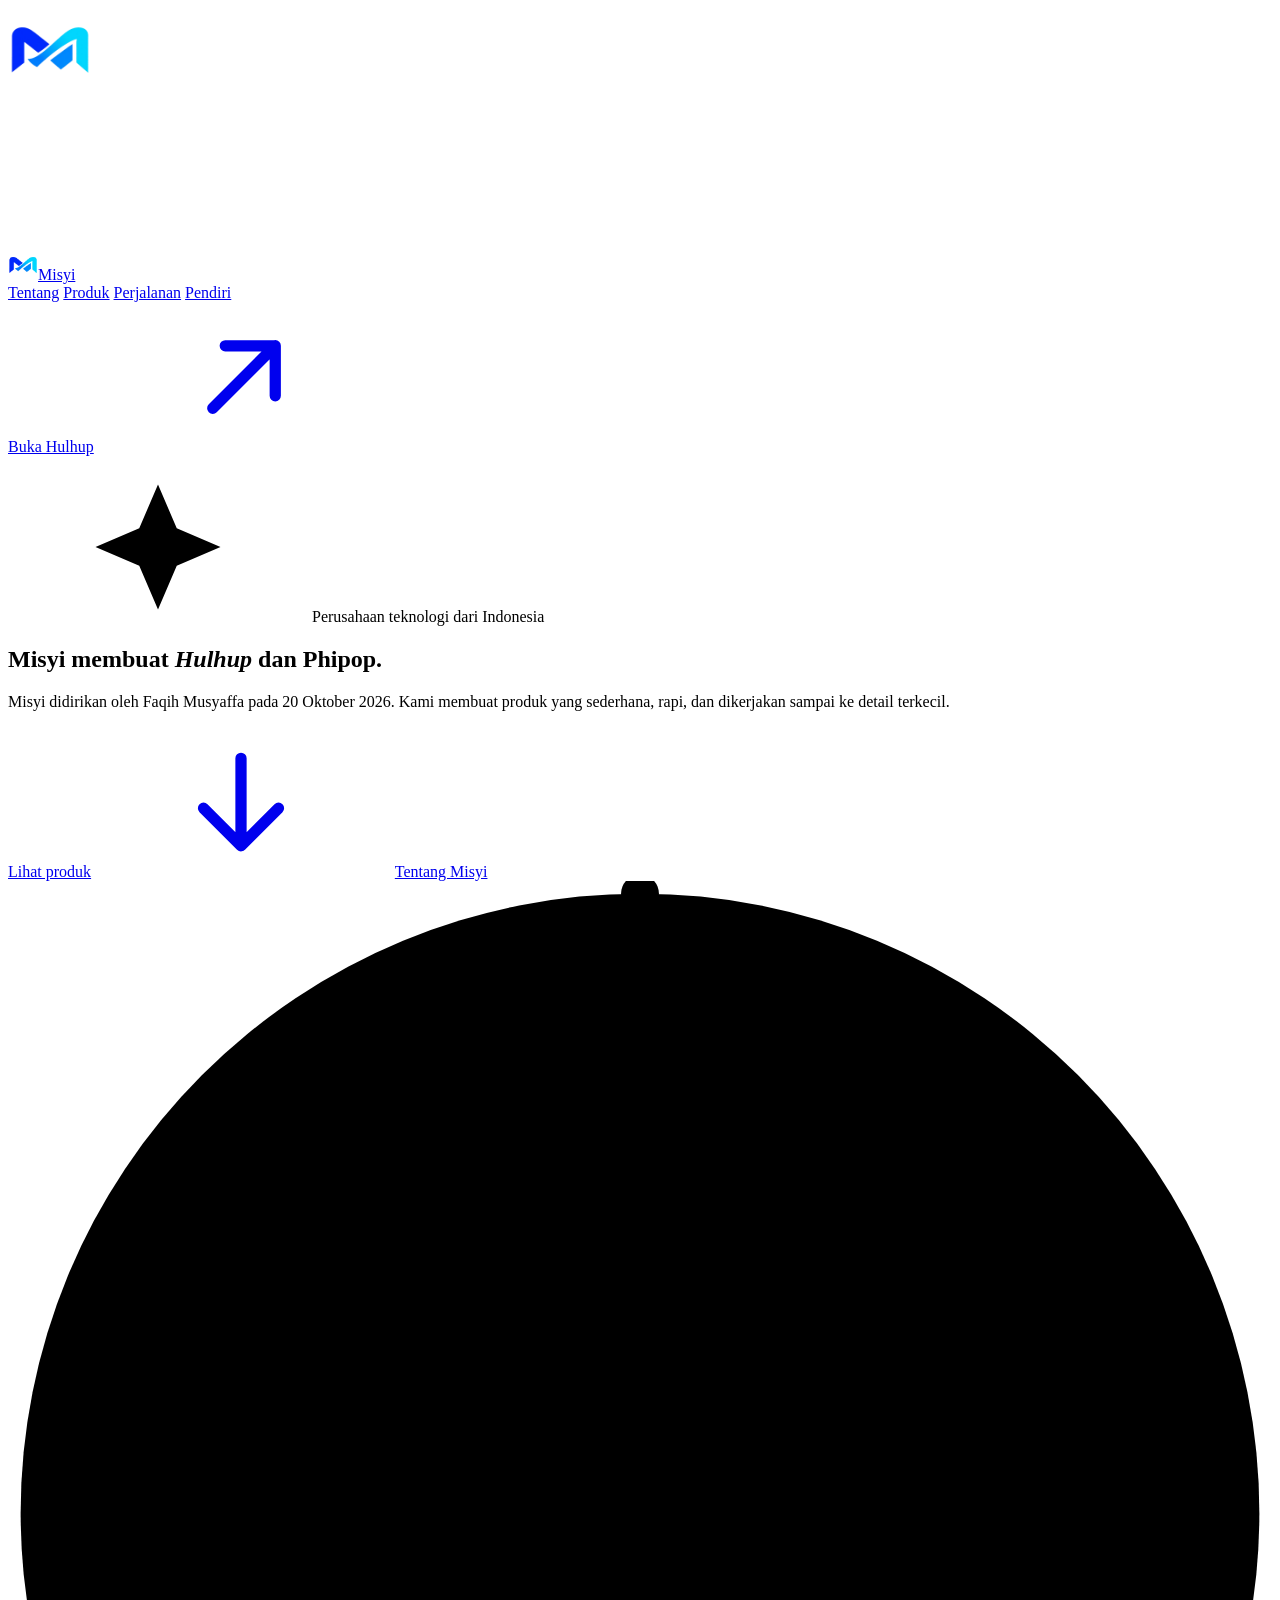
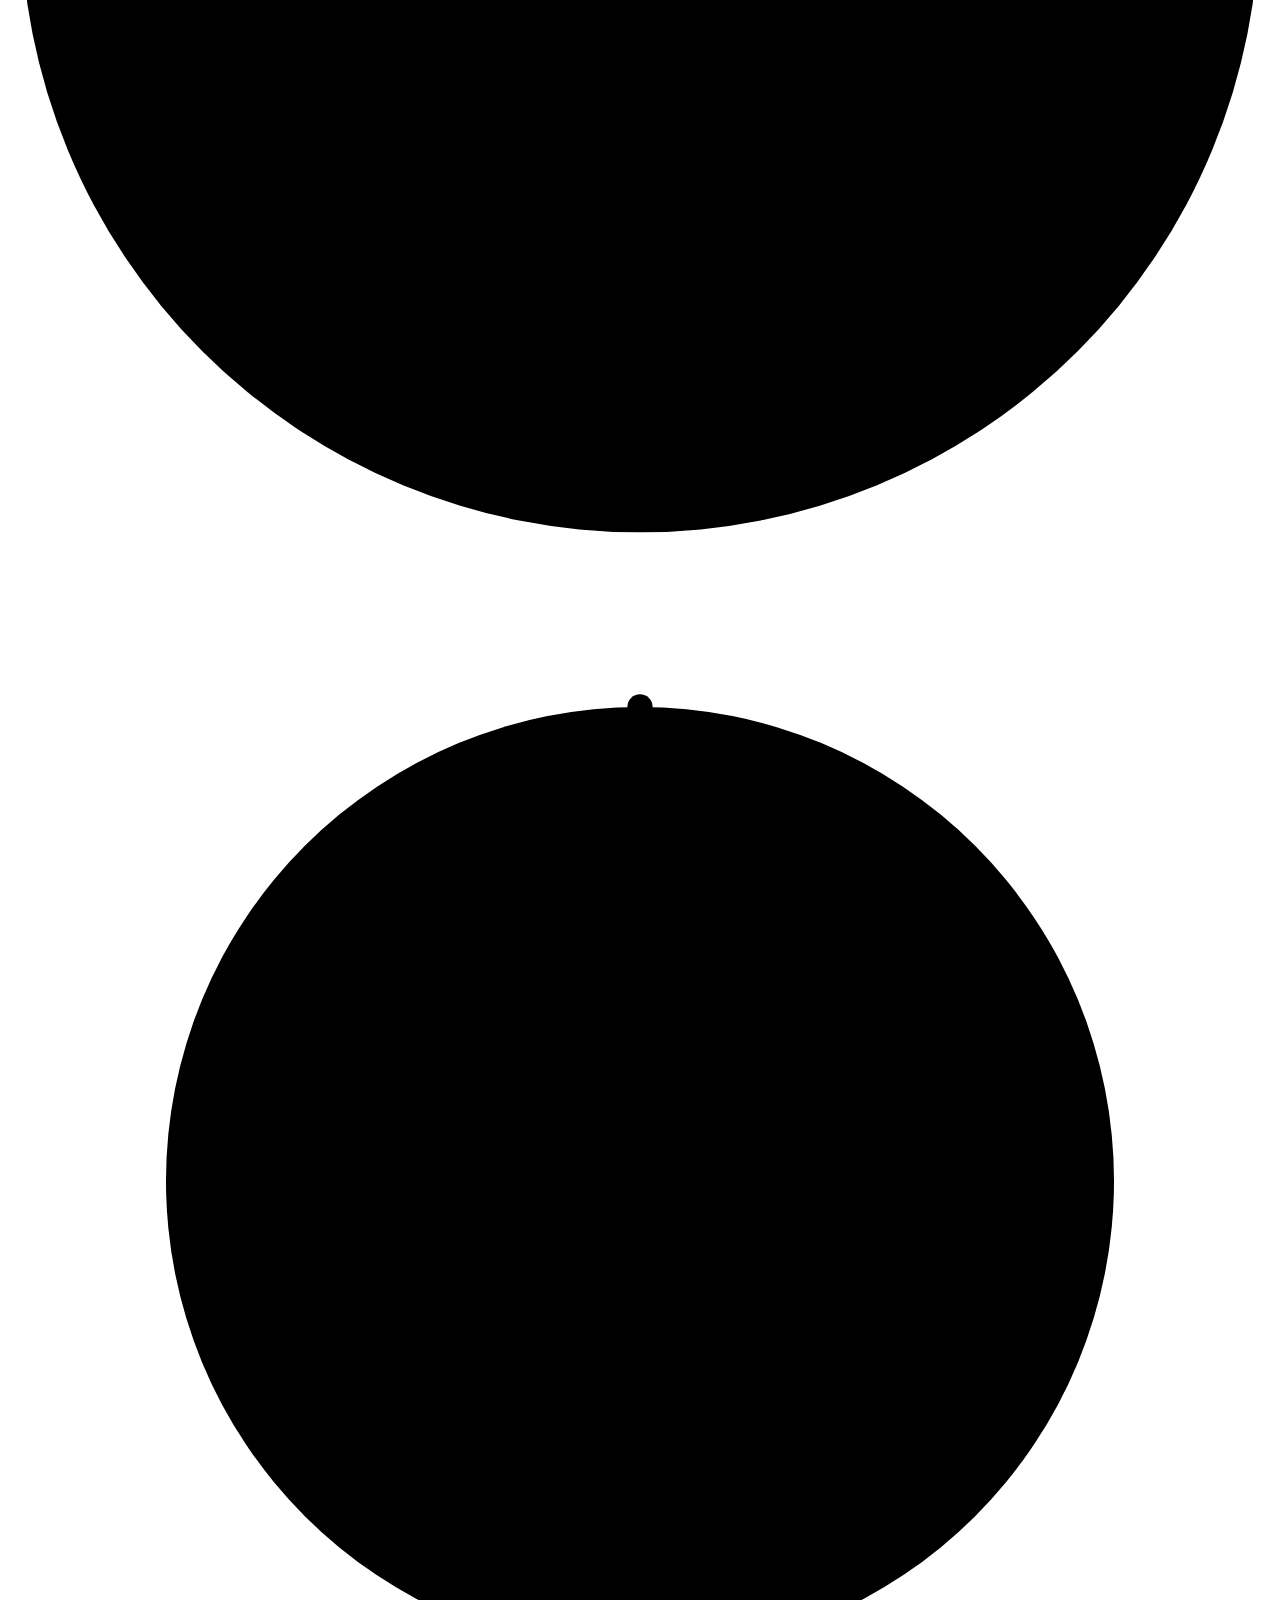
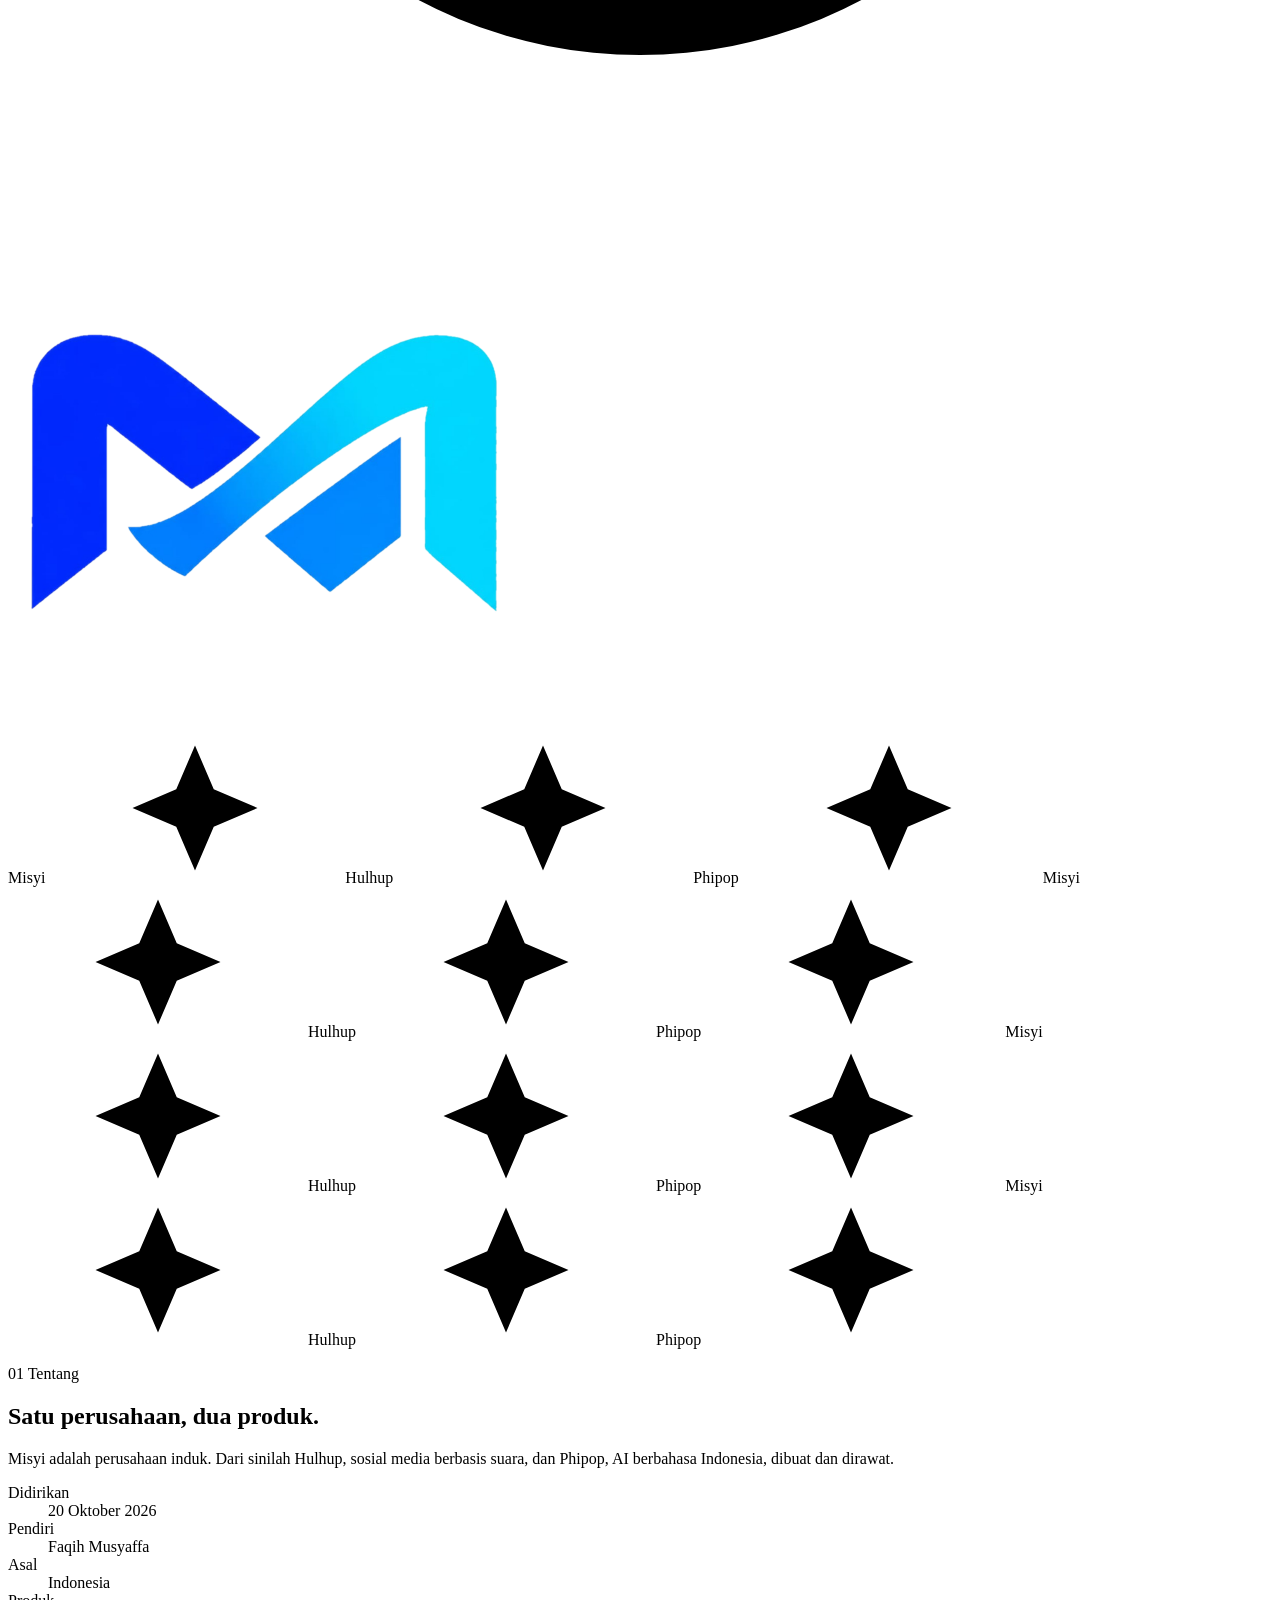
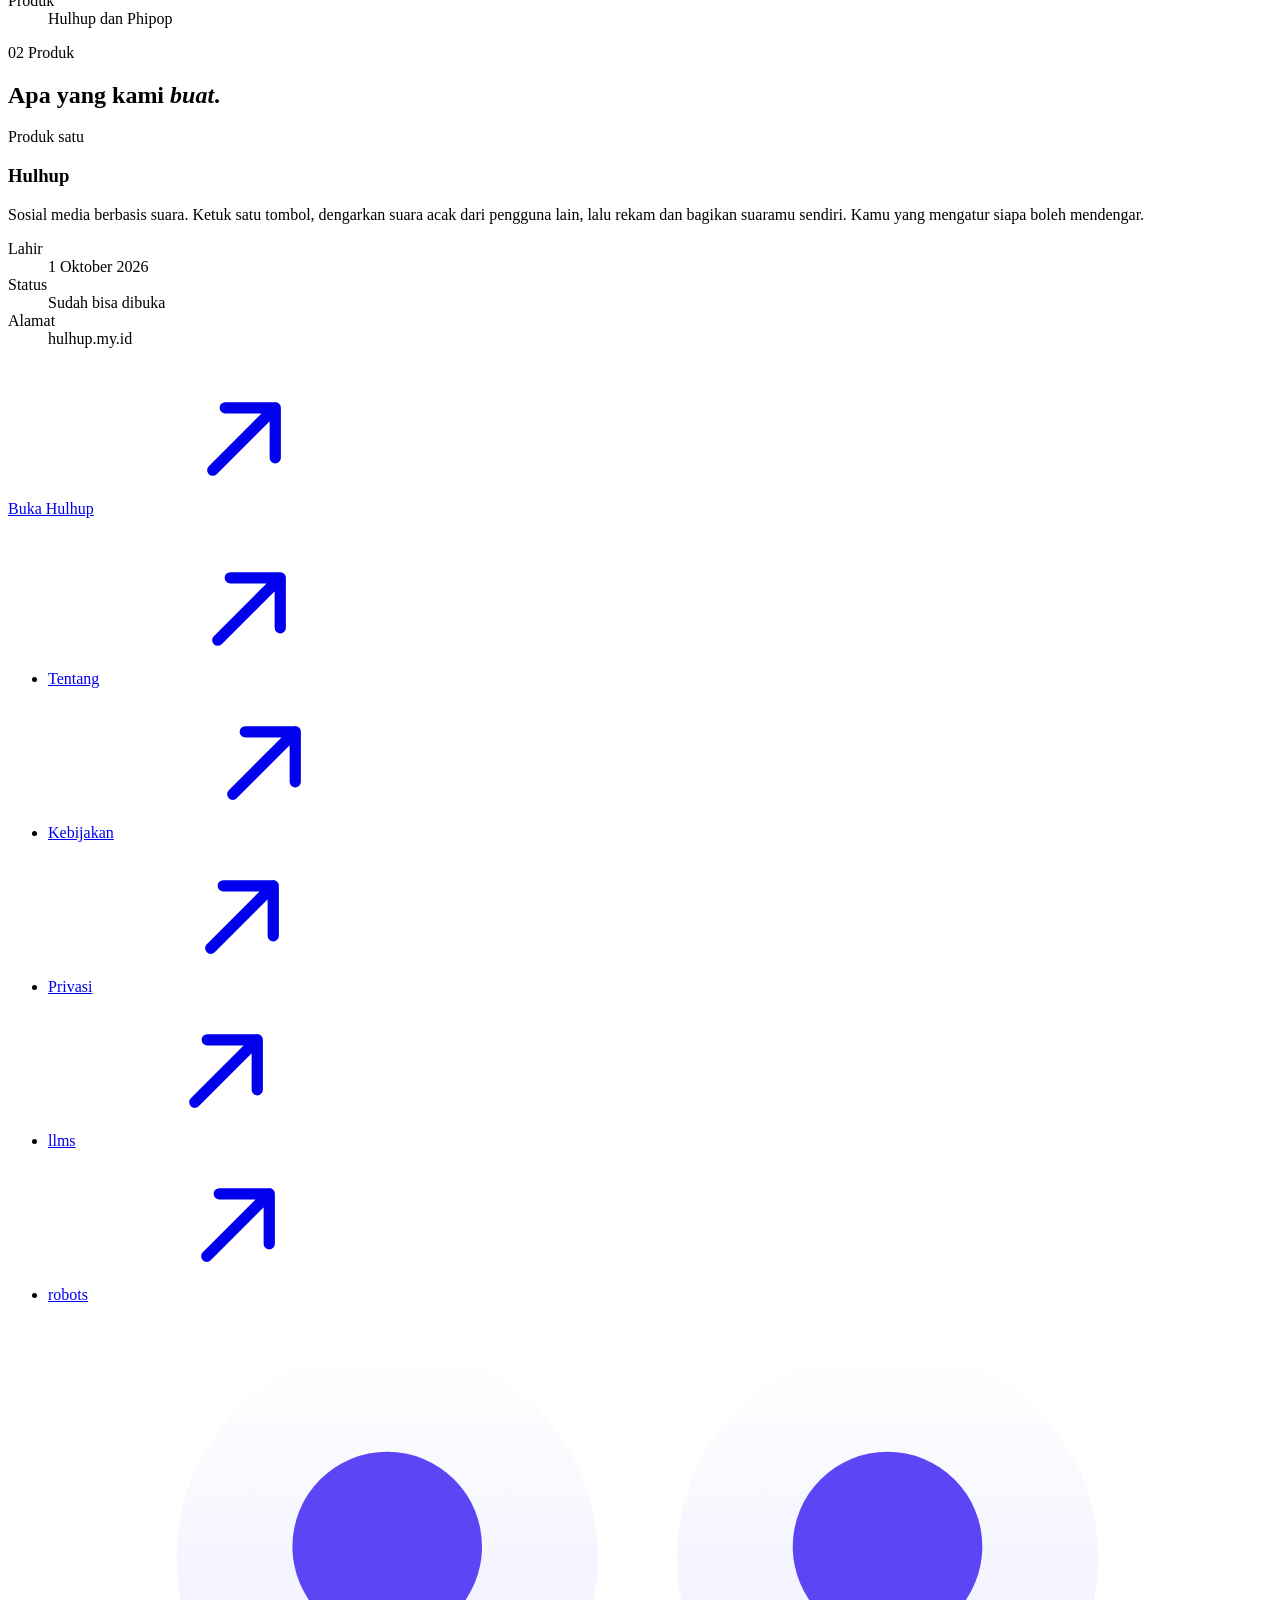
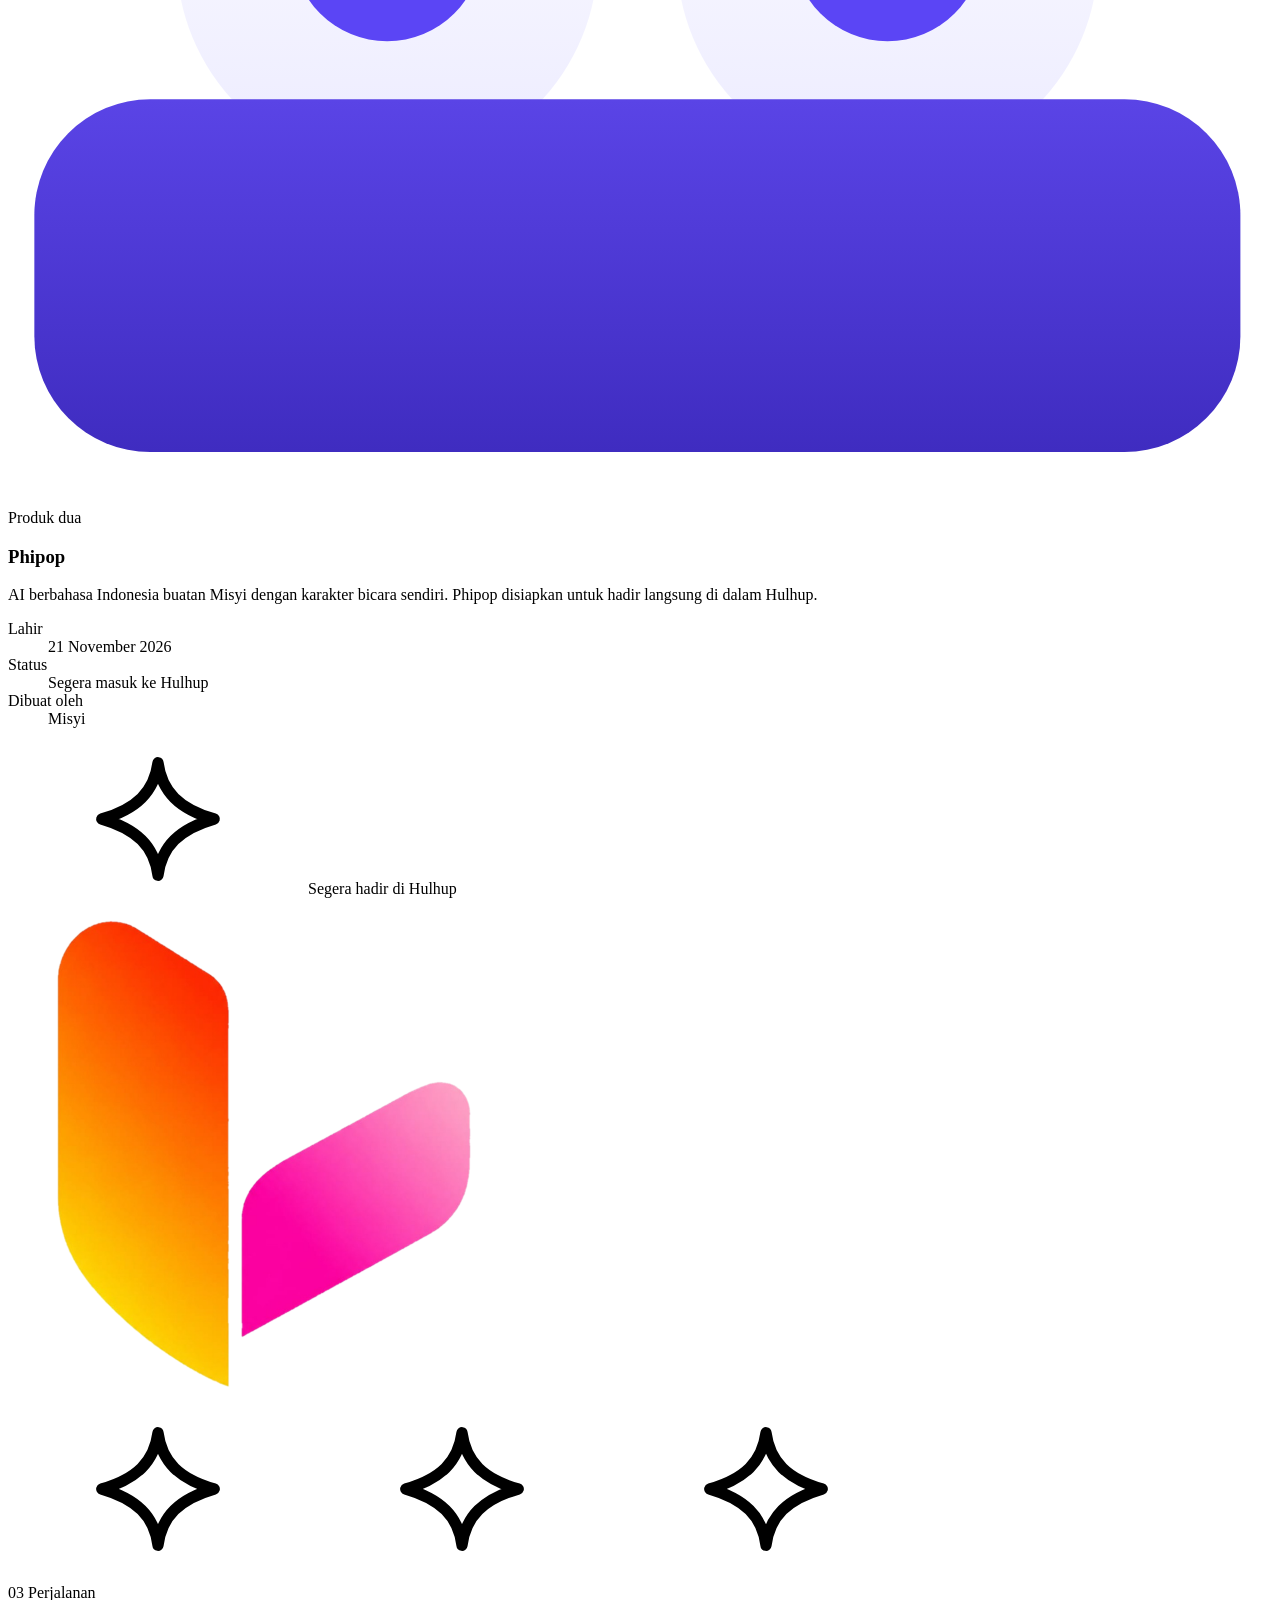
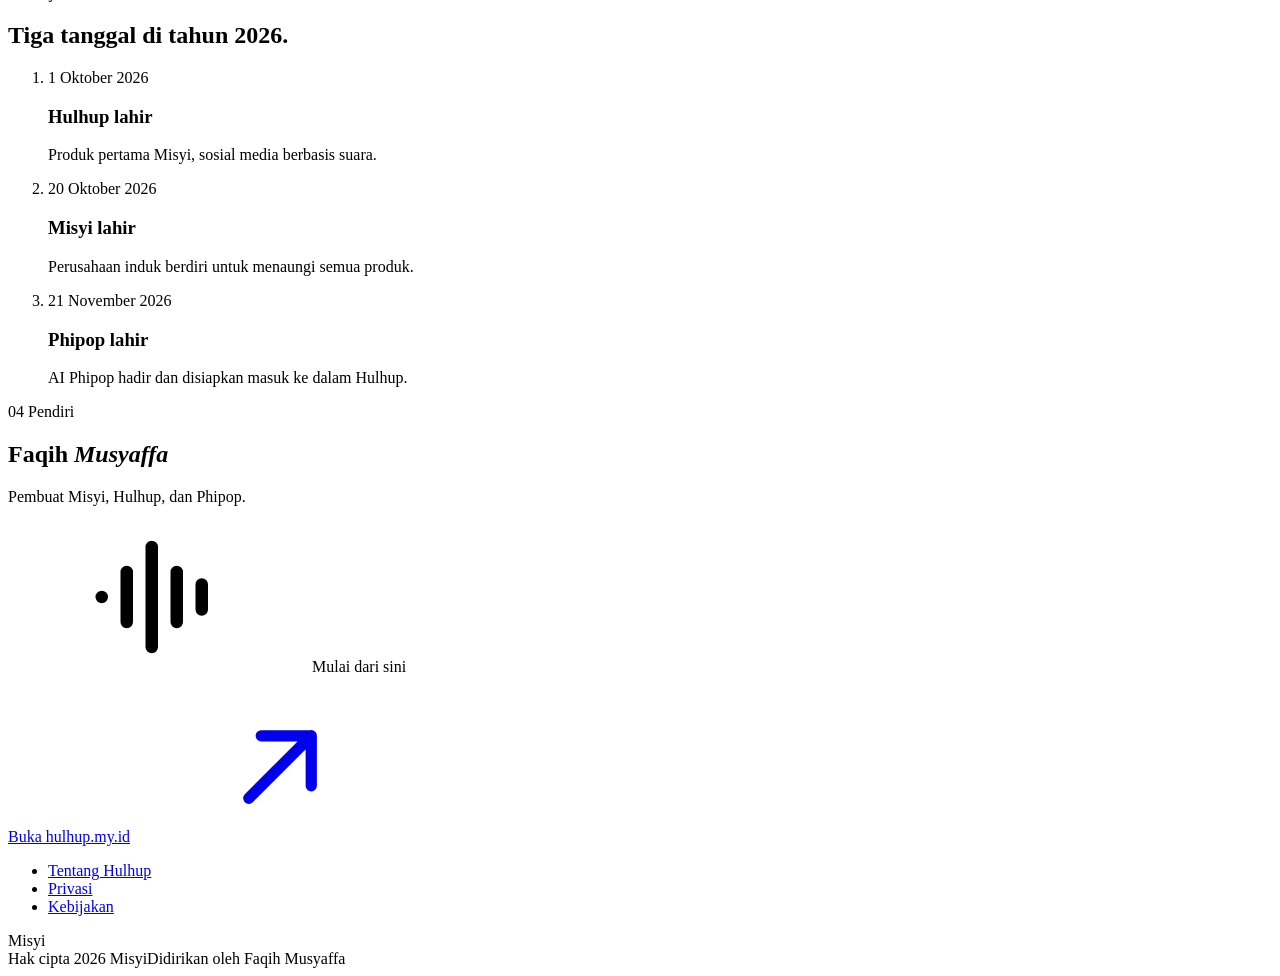
==== commit 37561e35: "create index.html" ====
--- a/index.html
+++ b/index.html
@@ -7,9 +7,76 @@
 <meta name="description" content="Misyi adalah perusahaan teknologi dari Indonesia yang didirikan Faqih Musyaffa. Produk kami: Hulhup dan Phipop.">
 <meta name="theme-color" content="#07070a">
 <link rel="icon" type="image/png" href="assets/misyi.png">
+<link rel="apple-touch-icon" href="assets/misyi.png">
 <link rel="preconnect" href="https://fonts.googleapis.com">
 <link rel="preconnect" href="https://fonts.gstatic.com" crossorigin>
 <link href="https://fonts.googleapis.com/css2?family=Bricolage+Grotesque:opsz,wght@12..96,400;12..96,600;12..96,800&family=Instrument+Serif:ital@1&family=Geist:wght@400;500;600&family=Geist+Mono:wght@400;500&display=swap" rel="stylesheet">
+<link rel="canonical" href="https://misyi.my.id/">
+<meta name="robots" content="index, follow, max-image-preview:large, max-snippet:-1">
+<meta name="author" content="Faqih Musyaffa">
+<meta property="og:type" content="website">
+<meta property="og:site_name" content="Misyi">
+<meta property="og:locale" content="id_ID">
+<meta property="og:title" content="Misyi, perusahaan di balik Hulhup dan Phipop">
+<meta property="og:description" content="Misyi adalah perusahaan teknologi dari Indonesia yang didirikan Faqih Musyaffa. Produk kami: Hulhup dan Phipop.">
+<meta property="og:url" content="https://misyi.my.id/">
+<meta property="og:image" content="https://misyi.my.id/assets/og.png">
+<meta property="og:image:width" content="1200">
+<meta property="og:image:height" content="630">
+<meta name="twitter:card" content="summary_large_image">
+<meta name="twitter:title" content="Misyi, perusahaan di balik Hulhup dan Phipop">
+<meta name="twitter:description" content="Perusahaan teknologi dari Indonesia. Produk: Hulhup dan Phipop.">
+<meta name="twitter:image" content="https://misyi.my.id/assets/og.png">
+<link rel="sitemap" type="application/xml" href="/sitemap.xml">
+<link rel="alternate" type="text/plain" href="/llms.txt" title="llms.txt">
+<script type="application/ld+json">
+{
+  "@context": "https://schema.org",
+  "@graph": [
+    {
+      "@type": "Organization",
+      "@id": "https://misyi.my.id/#organization",
+      "name": "Misyi",
+      "url": "https://misyi.my.id/",
+      "logo": "https://misyi.my.id/assets/misyi.png",
+      "foundingDate": "2026-10-20",
+      "foundingLocation": {"@type": "Country", "name": "Indonesia"},
+      "founder": {"@type": "Person", "name": "Faqih Musyaffa"},
+      "description": "Misyi adalah perusahaan teknologi dari Indonesia yang membuat Hulhup dan Phipop.",
+      "brand": [
+        {"@type": "Brand", "name": "Hulhup", "url": "https://hulhup.my.id/"},
+        {"@type": "Brand", "name": "Phipop"}
+      ]
+    },
+    {
+      "@type": "WebSite",
+      "@id": "https://misyi.my.id/#website",
+      "url": "https://misyi.my.id/",
+      "name": "Misyi",
+      "inLanguage": "id",
+      "publisher": {"@id": "https://misyi.my.id/#organization"}
+    },
+    {
+      "@type": "SoftwareApplication",
+      "name": "Hulhup",
+      "url": "https://hulhup.my.id/",
+      "applicationCategory": "SocialNetworkingApplication",
+      "description": "Sosial media berbasis suara dari Misyi.",
+      "datePublished": "2026-10-01",
+      "publisher": {"@id": "https://misyi.my.id/#organization"}
+    },
+    {
+      "@type": "SoftwareApplication",
+      "name": "Phipop",
+      "applicationCategory": "AI",
+      "description": "AI berbahasa Indonesia buatan Misyi yang akan terintegrasi ke dalam Hulhup.",
+      "datePublished": "2026-11-21",
+      "publisher": {"@id": "https://misyi.my.id/#organization"}
+    }
+  ]
+}
+</script>
+<noscript><style>#loader{display:none}body.loading{overflow:auto}.rv,.ln>span,.giant span{opacity:1!important;transform:none!important}</style></noscript>
 <link rel="stylesheet" href="style.css">
 </head>
 <body class="loading">
